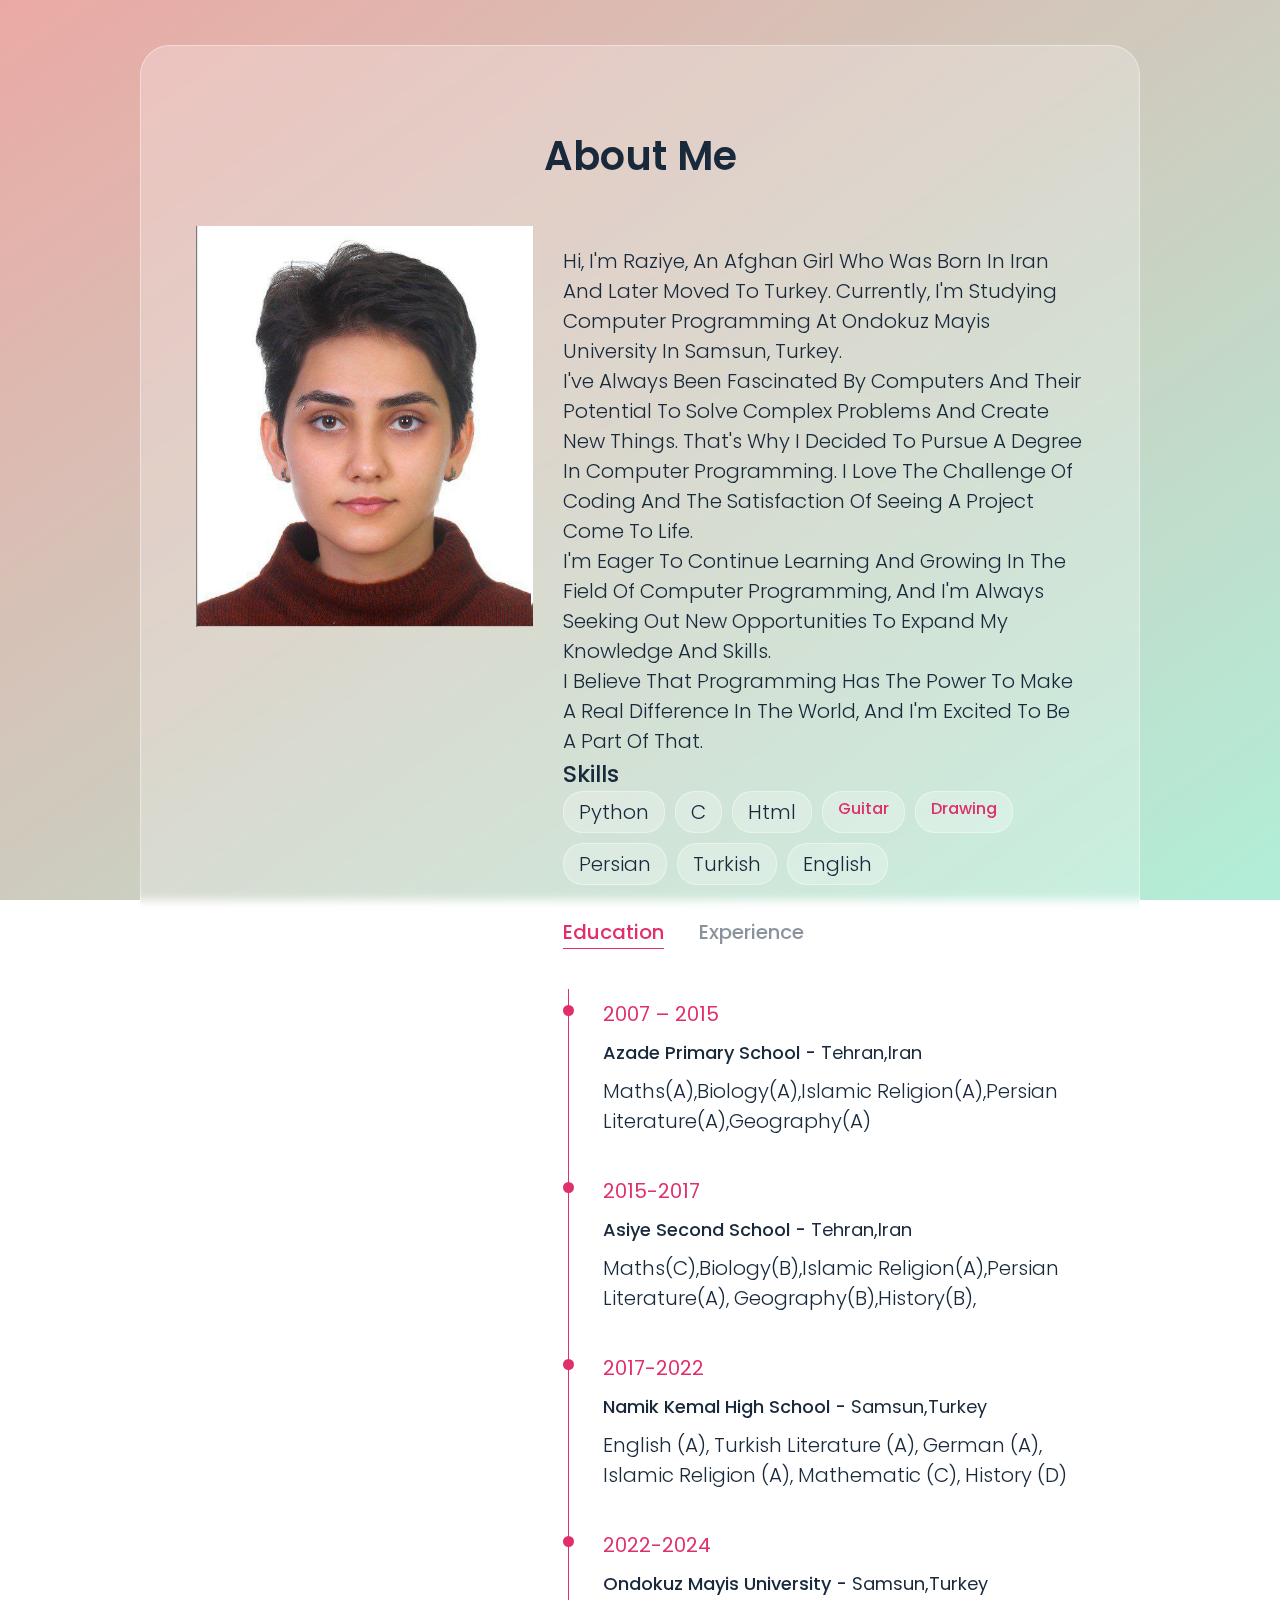
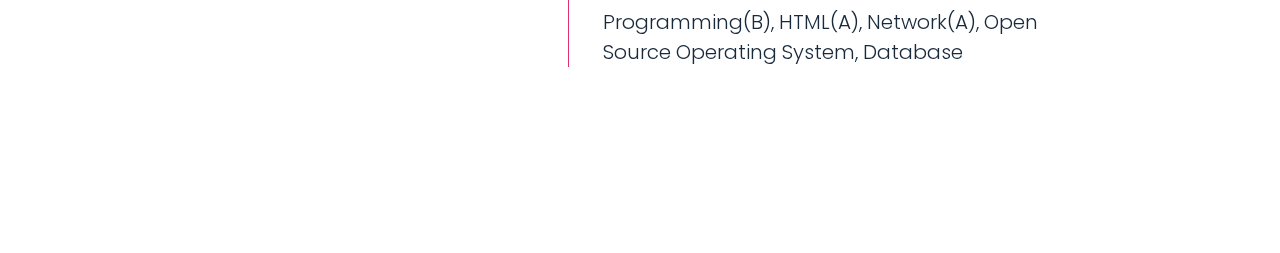
==== About_me.html @ 38250a31 "first commit" ====
<!DOCTYPE html>
<html lang="en">
<head>
	<title>RAZIYEH HOSSEYNI</title>
	<meta charset="utf-8">
	<meta name="viewport" content="width=dvice-width, initial-scale=1">
	<link rel="stylesheet" href="style.css">
</head>
<body>

<!-- Main Start-->
<div class="main">

	<!-- About Section Start -->
	<section  class="about-section sec-padding" >
		<div class="container">
			<div class="row">
				<div class="section-title">
					<h2>about me</h2>
				</div>
			</div>
			<div class="row">
				<div class="about-img">
					<div class="img-box">
						<img src="raziye" alt="about img">
					</div>
				</div>
				<div class="about-text">
					<p>Hi, I'm Raziye, an Afghan girl who was born in Iran and later moved to Turkey.
						Currently, I'm studying computer programming at Ondokuz Mayis University in Samsun, Turkey.<br>

					I've always been fascinated by computers and their potential to solve complex problems and create new things. That's why I decided to pursue a degree in computer programming. I love the challenge of coding and the satisfaction of seeing a project come to life.<br>
						
					I'm eager to continue learning and growing in the field of computer programming, and I'm always seeking out new opportunities to expand my knowledge and skills. <br>I believe that programming has the power to make a real difference in the world, and I'm excited to be a part of that.</p>
					<h3>skills</h3>
					<div class="skills">
						<a class="skill-item">Python</a>
						<div class="skill-item">C</div>
						<div class="skill-item">Html</div>
						<a href="./Guitar.html" class="skill-item item-btn btn" >Guitar</a>
						<a href="./Draw.html" class="skill-item item-btn btn">Drawing</a>
						<div class="skill-item">Persian</div>
						<div class="skill-item">Turkish</div>
						<div class="skill-item">English</div>
					</div>

					<div class="about-tabs">
						<button type="button" class="tab-item active" data-target="#education">education</button>
						<button type="button" class="tab-item" data-target="#experience">experience</button>
					</div>

					<!--Education Start-->
					<div class="tab-content active" id="education">
						<div class="timeline">
							<div class="timeline-item">
								<span class="date">2007 – 2015 </span>
								<h4>Azade primary school - <span>Tehran,Iran </span></h4>
								<p>Maths(A),Biology(A),Islamic Religion(A),Persian literature(A),Geography(A)</p>
							</div>
							<div class="timeline-item">
								<span class="date">2015-2017</span>
								<h4>Asiye Second School - <span>Tehran,Iran </span></h4>
								<p>Maths(C),Biology(B),Islamic Religion(A),Persian literature(A),
Geography(B),History(B),</p>
							</div>
							<div class="timeline-item">
								<span class="date">2017-2022</span>
								<h4>Namik Kemal High School - <span>Samsun,Turkey</span></h4>
								<p>English (A), Turkish literature (A), German (A), Islamic Religion (A), Mathematic (C), History (D)</p>
							</div>
							<div class="timeline-item">
								<span class="date">2022-2024</span>
								<h4>Ondokuz Mayis University - <span>Samsun,Turkey</span></h4>
								<p>Programming(B), HTML(A), Network(A), Open Source Operating System, Database</p>
						</div>
					</div>
					</div>
					<!--Education End-->
					<!--Experience Start-->
					<div class="tab-content" id="experience">
						<div class="timeline">
							<div class="timeline-item">
								<span class="date">2018-2022</span>
								<h4>Translator  - <span>Samsun/Turkey</span></h4>
								<p>In one of the branches of the United Nations |Translating between Turkish and Persian </p>
							</div>
						</div>
					</div>
					<!--Experience End-->
					



				</div>
			</div>
		</div>
	</section>

	<!-- About Section End -->

</div>
<!-- Main End -->


<script src="script.js"></script>
</body>
</html>
---- style.css ----
/* --------------------
Fonts
 -----------------*/
 @import url('https://fonts.googleapis.com/css2?family=Poppins:wght@300;400;500;600;700&display=swap');





 /* -----------------
  Variables
  ----------------- */
 :root{
     --main-color: #e02f6b;
     --blue: #0000ff;
     --blue-dark: #18293c;
     --orange: #ffa500;
     --green-yellow: #cddc39;
     --pink-light: #efa2b4;
     --cyan-light: #aef1ee;
     --white: #ffffff;
     --white-alpha-40: rgba(255,255,255,0.40);
     --white-alpha-25: rgba(255,255,255,0.25);
     --backdrop-filter-blur: blur(5px);
 }
 
 /* ------------------
  Global Settings
   ------------------- */
 *{
     box-sizing: border-box;
     padding: 0;
     margin: 0;
     outline: none;
 }
 ::before,
 ::after{
     box-sizing: border-box;
 }
 body{
     min-height: 100vh;
     background-image: linear-gradient(to bottom right,var(--pink-light), var(--cyan-light));
     background-attachment: fixed;
     font-size: 16px;
     font-family: 'Poppins', sans-serif;
     font-weight: 300;
     color: var(--blue-dark);
     line-height: 1.5;
     overflow: auto;
     -webkit-tap-highlight-color: transparent;
     padding: 5vh 15px;
 
 
 }
 body::before{
     content: '';
     position: fixed;
     left: 0;
     top: 0;
     height: 100%;
     width: 100%;
     background-color: var(--green-yellow);
     z-index: -1;
     opacity: 0.12;
 }
 img{
     vertical-align: middle;
     width: 100%;
 }
 a{
     text-decoration: none;
 
 }
 h1,h2{
     font-weight: 600;
 }
 h3,h4,h5,h6{
     font-weight: 500;
 }
 
 section{
     background-color: var(--white-alpha-25);
     border: 1px solid var(--white-alpha-40);
     min-height: 90vh;
     border-radius: 30px;
     backdrop-filter: var(--backdrop-filter-blur);
 }
 .main{
     max-width: 80%;
     margin: auto;
 
 
 }
 .container{
     padding: 0 40px;
     width: 100%;
 }
 .row{
     display: flex;
     flex-wrap: wrap;
 
 
 }
 .align-item-center{
     align-items: center;
 }
 /* ---------------------------------------------------------
 .hidden{
     display: none !important;	
 } 
 ---------------------------------------------------*/
 
 .sec-padding{
     padding: 80px 0;
 }
 
 /* Section Title */
 .section-title{
     padding: 0 15px;
     width: 100%;
     text-align: center;
     margin-bottom: 40px;
 }
 .section-title h2{
     font-size: 40px;
     text-transform: capitalize;
 }
 
 /* Custom Scrollbar */
 ::-webkit-scrollbar{
     width: 5px;	
 }
 ::-webkit-scrollbar-track{
     background-color: var(--white);
 }
 ::-webkit-scrollbar-thumb{
     background-color: var(--main-color);
 }
 /* buttons */
 button{
     font-family: inherit;
     user-select: none;
 }
 .btn{
     line-height: 1.5;
     background-color: var(--white-alpha-25);
     border: 1px solid var(--white-alpha-40);
     padding: 10px 28px;
     display: inline-block;
     border-radius: 30px;
     color: var(--main-color);
     font-weight: 500;
     text-transform: capitalize;
     font-family: inherit;
     font-size: 16px;
     cursor: pointer;
     user-select: none;
     position: relative;
     overflow: hidden;
     vertical-align: middle;
     transition: color 0.3s ease;
 
 }
 
 .btn::before{
     content: '';
     position: absolute;
     left: 0;
     top: 0;
     height: 100%;
     width: 0%;
     background-color: var(--main-color);
     z-index: -1;
     transition: width 0.3s ease;
 
 }
 .btn:hover::before{
     width: 100%;
 
 }
 .btn:hover{
     color: var(--white);
 
 }
 
 /* ----------------------
  Home Section
  ------------------------ */
 .home-section{
     display: flex;
     
 }
 .home-text p{
     font-size: 18px;
 }
 .home-text h1{
     font-size: 40px;
     text-transform: capitalize;
 
 }
 .home-text h2{
     font-size: 30px;
     font-weight: 300;
     margin: 0 0 30px ;
 }
 .home-text .btn{
     margin: 0 15px 15px 0 ;
 }
 .home-text{
     width: 50%;
 }
 .home-img{
     width: 50%;
     padding: 15px;
 
 }
 
 .home-text
 .home-img .img-box{
     max-width: 360px;
     background-color: var(--white-alpha-25);
     border-radius: 50%;
     border: 8px solid var(--white-alpha-25);
     margin: auto;
 }
 .home-img .img-box img{
     width: 70%;
     border-radius: 50%;
     margin: auto;
 }
 /* About Section */
 .about-img{
     width: 40%;
     padding: 0 15px;
 
 }
 .about-text{
     width: 60%;
     padding: 0 15px;
 }
 .about-img .img-box{
     background-color: var(--white-alpha-25);
     max-width: 380px;
     border-radius: 1px solid var(--white-alpha-40);
     margin: auto;
     border-radius: 10px;
 }
 .about-img .img-box{
     width: 100%;
 }
 .about-text{
     text-transform: capitalize;
     font-size: 20px;
     margin: 20px 0;
 }
 .about-text .skills{
     display: flex;
     flex-wrap: wrap;
 }
 .about-text .skill-item{
     background-color: var(--white-alpha-25);
     border: 1px solid var(--white-alpha-40);
     padding: 5px 15px;
     text-transform: capitalize;
     margin: 0 10px 10px 0;
     border-radius: 20px;
 }
 .about-tabs{
     margin-top: 20px;
 }
 .about-tabs .tab-item{
     padding: 2px 0;
     background-color: transparent;
     border: none;
     text-transform: capitalize;
     display: inline-block;
     color: var(--blue-dark);
     font-size: 20px;
     cursor: pointer;
     font-weight: 500;
     margin: 0 30px 0 0;
     position: relative;
     opacity: 0.5;
     transition: all 0.3s ease;
 }
 .about-tabs .tab-item:last-child{
     margin: 0;
 }
 .about-tabs .tab-item::before{
     content: '';
     position: absolute;
     left: 0;
     bottom: 0;
     width: 0%;
     height: 1px;
     background-color: var(--blue-dark);
     transition: width 0.3s ease;
 }
 .about-tabs .tab-item:hover:before{ 
     width: 100%;
 }
 .about-tabs .tab-item.active::before{
     width: 100%;
     background-color: var(--main-color);
 
 }
 .about-tabs .tab-item.active{
     color: var(--main-color);
     opacity: 1;
     cursor: auto;
 
 }
 .about-text .timeline{
     position: relative;
 }
 .about-text .timeline::before{
     content: '';
     position: absolute;
     height: 100%;
     width: 1px;
     top: 0;
     left: 5px;
     background-color: var(--main-color);
 }
 .about-text .tab-content{
     padding: 40px 0;
     display: none;
 
 }
 .about-text .tab-content.active{
     display: block;
 }
 .about-text .timeline-item{
     margin-bottom: 30px;
     position: relative;
     padding: 10px 0 0 40px;
 }
 .about-text .timeline-item::before{
     content: '';
     position: absolute;
     height: 11px;
     width: 11px;
     background-color: var(--main-color);
     left: 0;
     top: 16px;
     border-radius: 50%;
 }
 .about-text .timeline-item:last-child{
     margin-bottom: 0;
 
 }
 .about-text .timeline-item .date{
     display: block;
     color: var(--main-color);
     font-weight: 400;
     margin: 0 0 10px;
 
 }
 .about-text .timeline-item h4{
     font-size: 18px;
     text-transform: capitalize;
     margin: 0 0 10px;
 }
 .about-text .timeline-item h4 span{
     font-weight: 400;
 }
 
 .item-btn{
     color: var(--main-color);
 }
 .drawing{
     display: flex;
     flex-wrap: wrap;
     justify-content: center;
 }
 .drawing img{
     width: 48%;
 }
 .gap-2{
     gap: 2px;
 }
 .video{
     margin-left: auto;
     margin-right: auto;
     
 }
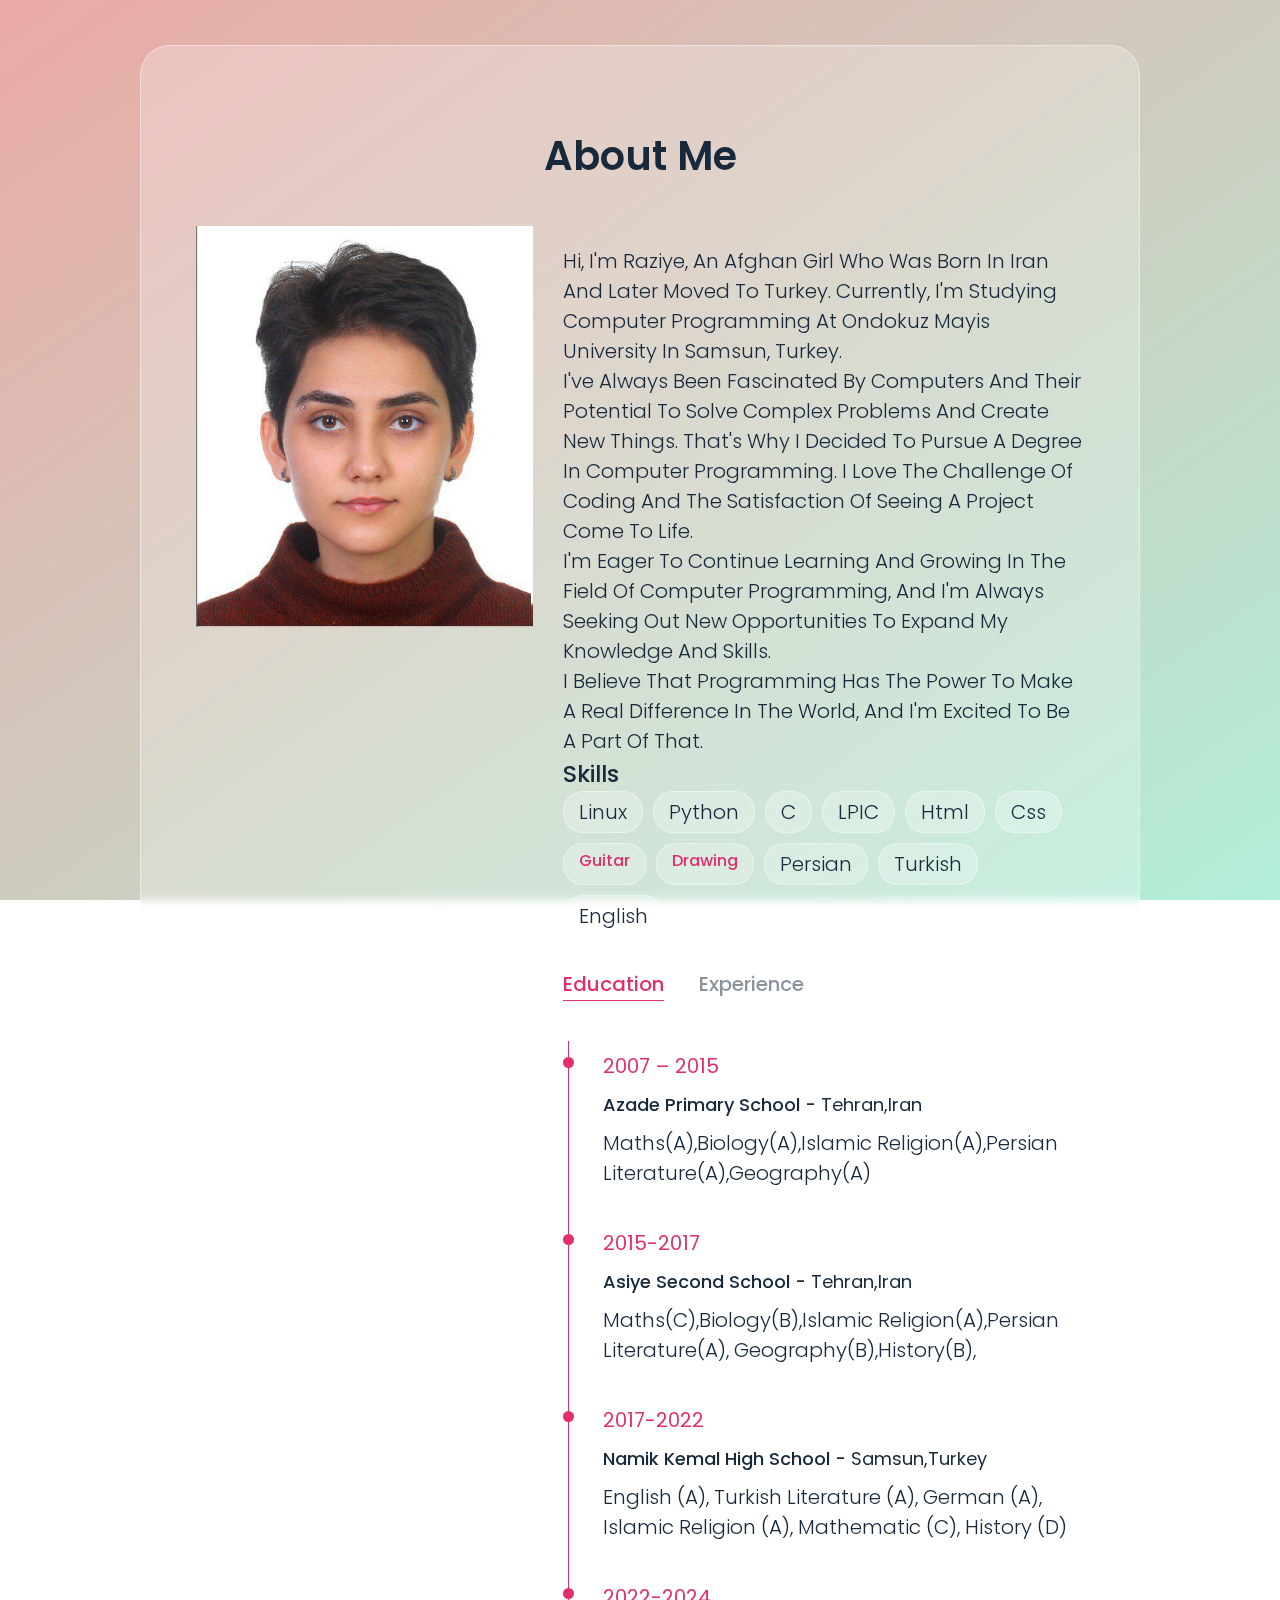
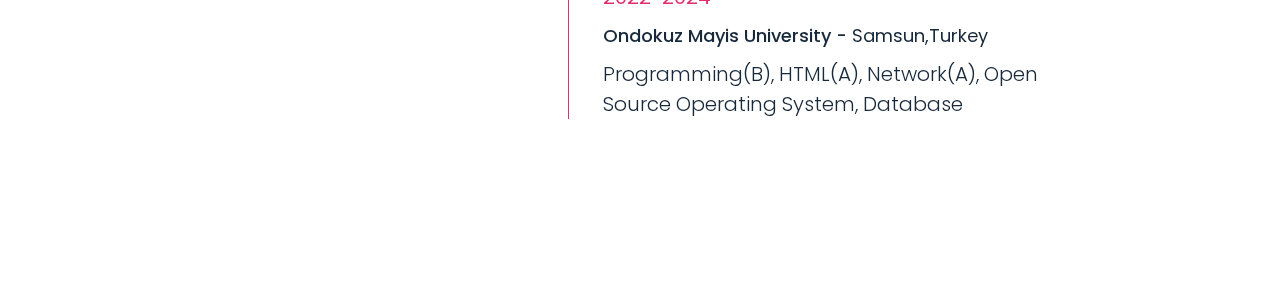
==== commit 671bb41d: "Update About_me.html" ====
--- a/About_me.html
+++ b/About_me.html
@@ -34,9 +34,12 @@
 					I'm eager to continue learning and growing in the field of computer programming, and I'm always seeking out new opportunities to expand my knowledge and skills. <br>I believe that programming has the power to make a real difference in the world, and I'm excited to be a part of that.</p>
 					<h3>skills</h3>
 					<div class="skills">
-						<a class="skill-item">Python</a>
+						<div class="skill-item">Linux</div>
+						<div class="skill-item">Python</div>
 						<div class="skill-item">C</div>
+						<div class="skill-item">LPIC</div>
 						<div class="skill-item">Html</div>
+						<div class="skill-item">Css</div>
 						<a href="./Guitar.html" class="skill-item item-btn btn" >Guitar</a>
 						<a href="./Draw.html" class="skill-item item-btn btn">Drawing</a>
 						<div class="skill-item">Persian</div>
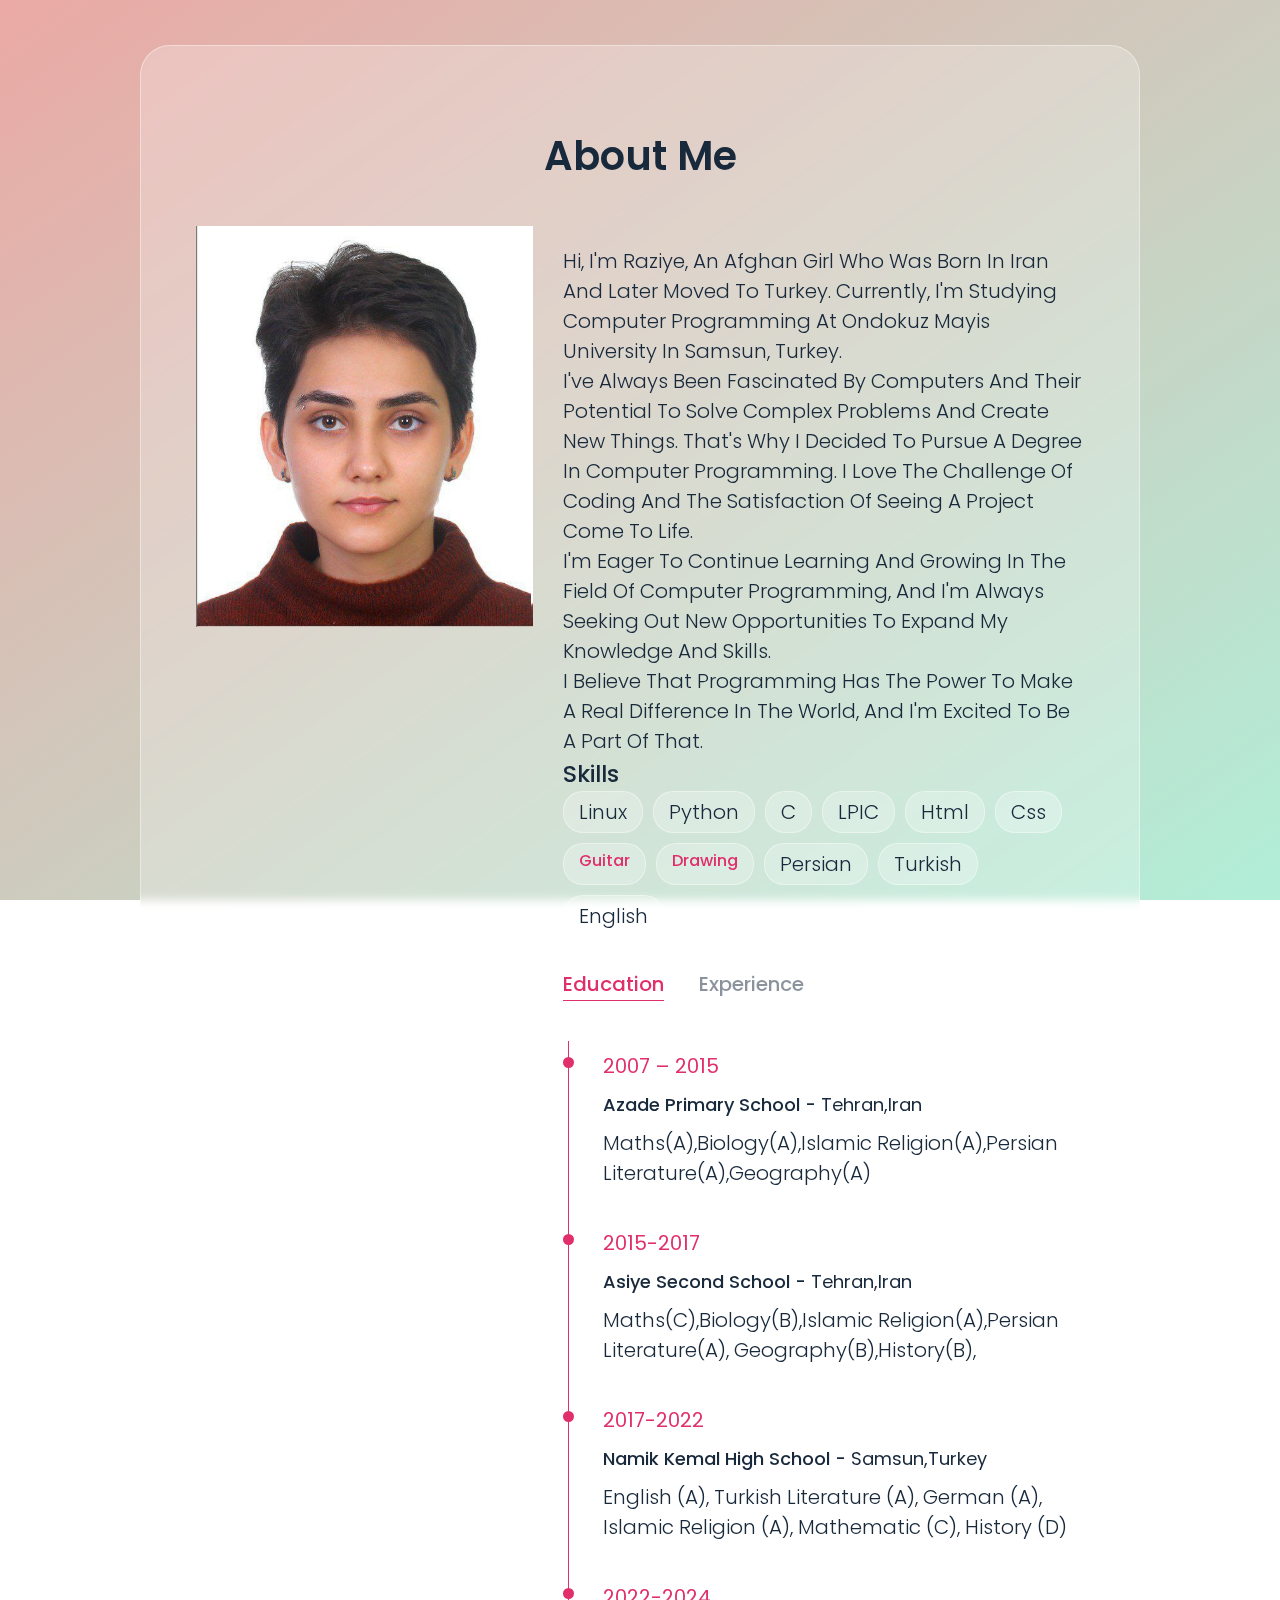
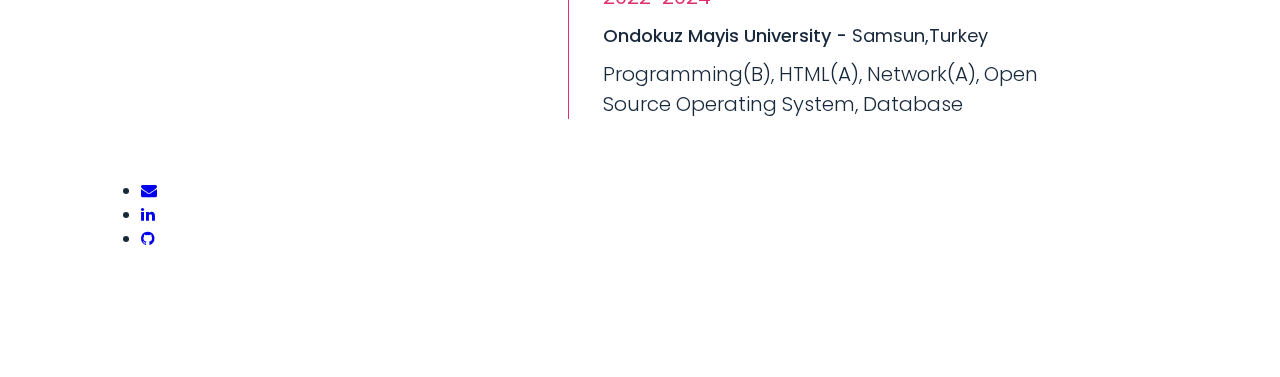
==== commit 5be6db79: "Update About_me.html" ====
--- a/About_me.html
+++ b/About_me.html
@@ -5,6 +5,7 @@
 	<meta charset="utf-8">
 	<meta name="viewport" content="width=dvice-width, initial-scale=1">
 	<link rel="stylesheet" href="style.css">
+	<link rel="stylesheet" href="https://cdnjs.cloudflare.com/ajax/libs/font-awesome/4.7.0/css/font-awesome.min.css">
 </head>
 <body>
 
@@ -97,6 +98,29 @@
 				</div>
 			</div>
 		</div>
+		<div class="container">
+			<!-- Existing code -->
+		</div>
+		<ul class="network-icon">
+			<p>
+				<li>
+					<a href="mailto:hosseiniraziye21@gmail.com" aria-label="envelope">
+						<i class="fa fa-envelope black-color"></i>
+					</a>
+				</li>
+				<li>
+					<a href="https://www.linkedin.com/in/raziye-hosseini-2109b4231" aria-label="linkedin">
+						<i class="fa fa-linkedin black-color"></i>
+
+					</a>
+				</li>
+				<li>
+					<a href="https://github.com/rhosseini" aria-label="github">
+						<i class="fa fa-github black-color"></i>
+					</a>
+				</li>
+			</p>
+		</ul>
 	</section>
 
 	<!-- About Section End -->
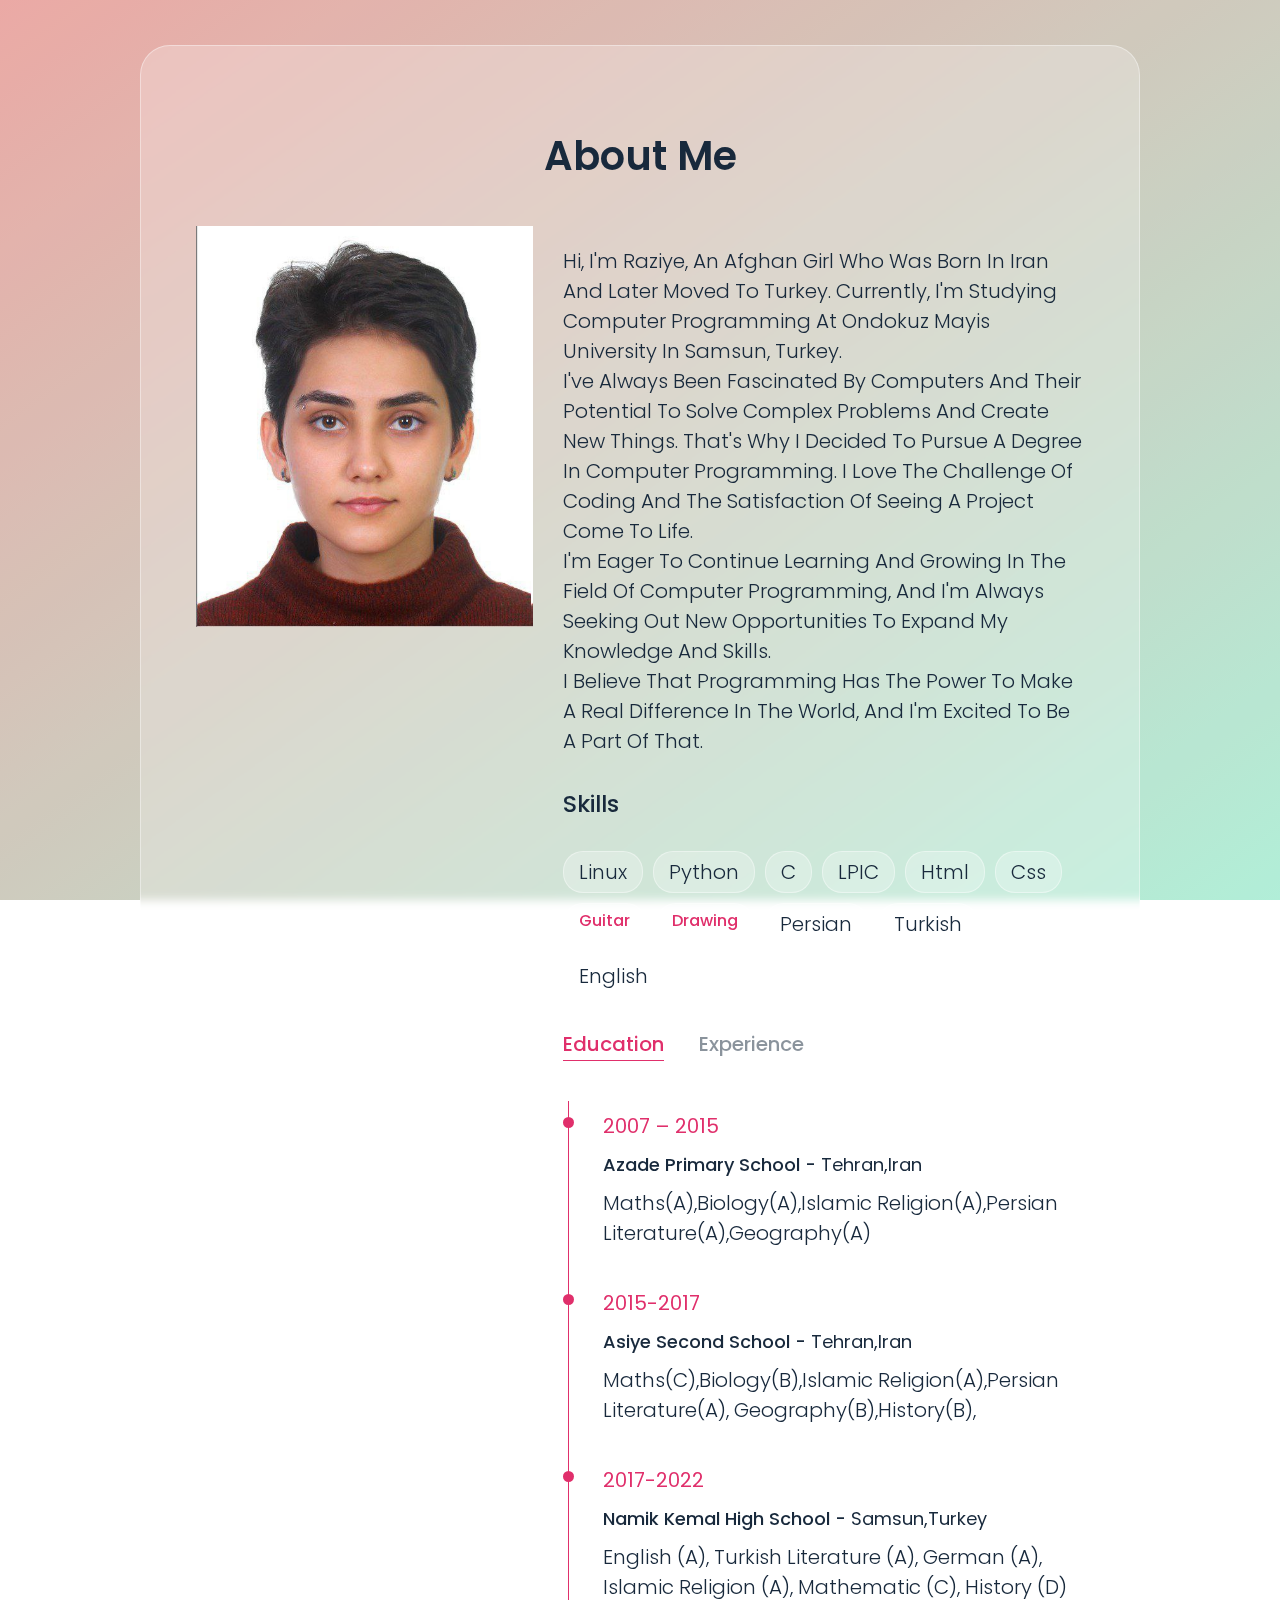
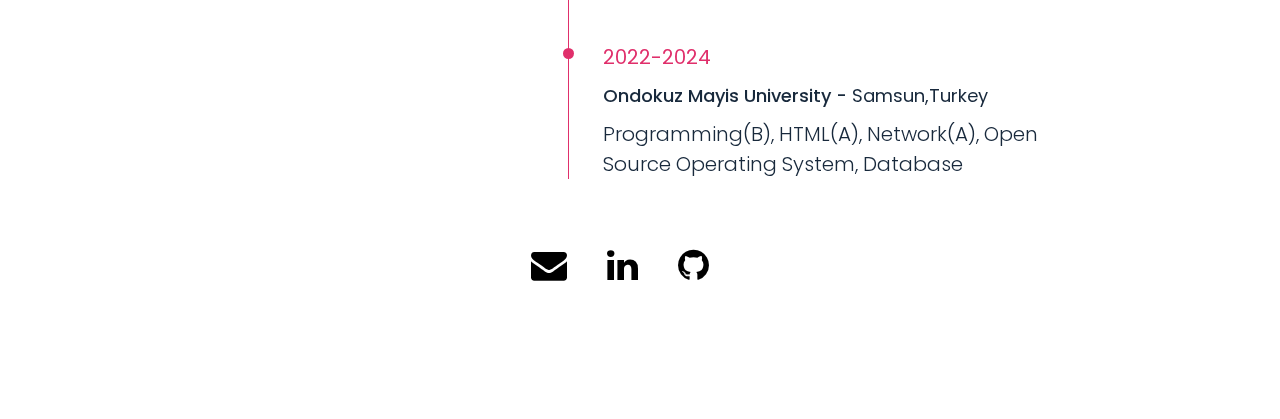
==== commit 7f308a9f: "Update About_me.html" ====
--- a/About_me.html
+++ b/About_me.html
@@ -33,7 +33,9 @@
 					I've always been fascinated by computers and their potential to solve complex problems and create new things. That's why I decided to pursue a degree in computer programming. I love the challenge of coding and the satisfaction of seeing a project come to life.<br>
 						
 					I'm eager to continue learning and growing in the field of computer programming, and I'm always seeking out new opportunities to expand my knowledge and skills. <br>I believe that programming has the power to make a real difference in the world, and I'm excited to be a part of that.</p>
+					<br>
 					<h3>skills</h3>
+					<br>
 					<div class="skills">
 						<div class="skill-item">Linux</div>
 						<div class="skill-item">Python</div>
--- a/style.css
+++ b/style.css
@@ -383,4 +383,24 @@
      margin-left: auto;
      margin-right: auto;
      
- }+ }
+.fa{
+    font-family: "Font Awesome 5 Free";
+    font-weight: 900;
+}
+
+.black-color{
+    color:black;
+ }
+ .network-icon {
+    display:flex;
+    justify-content: center;
+}
+.network-icon li{
+    display: inline;
+    margin-right: 40px;
+    font-size:36px;
+}
+.network-icon li:hover .fa {
+    transform: scale(1.2); /* Adjust the scale value as desired */
+}
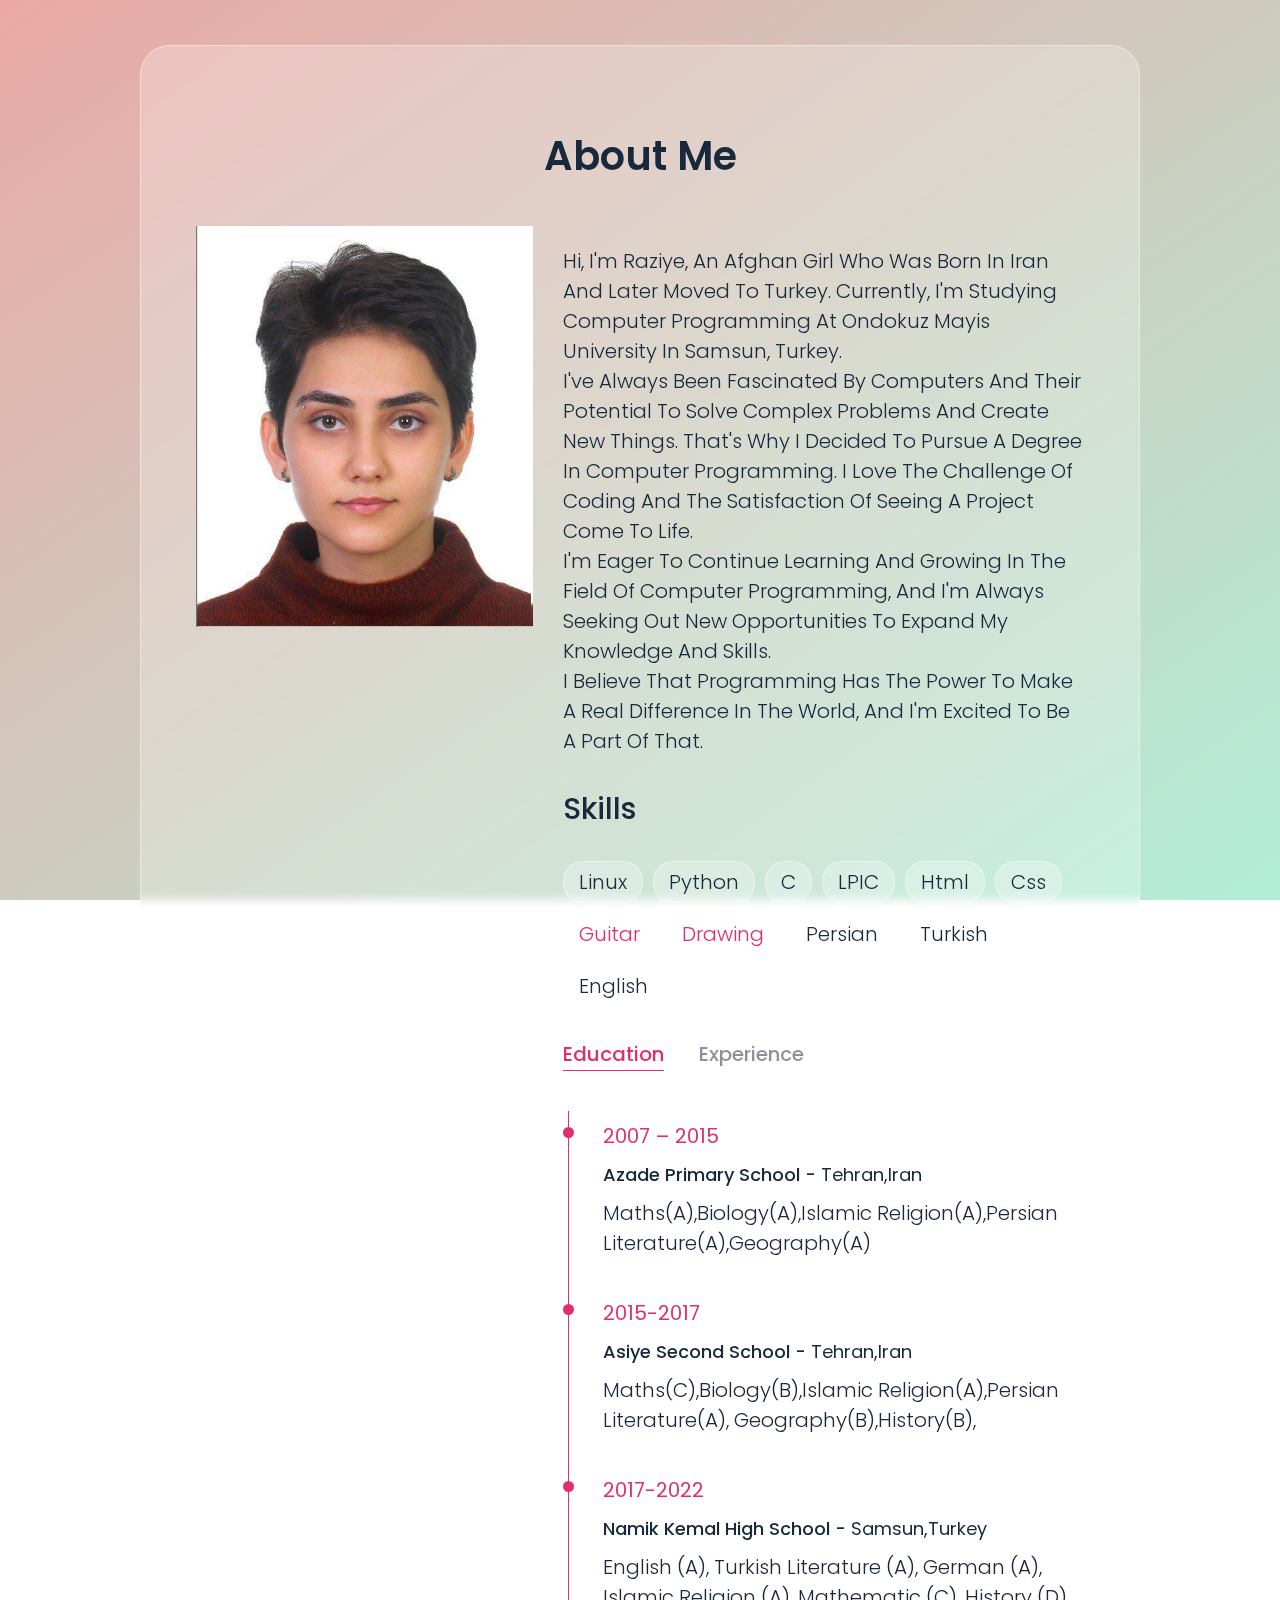
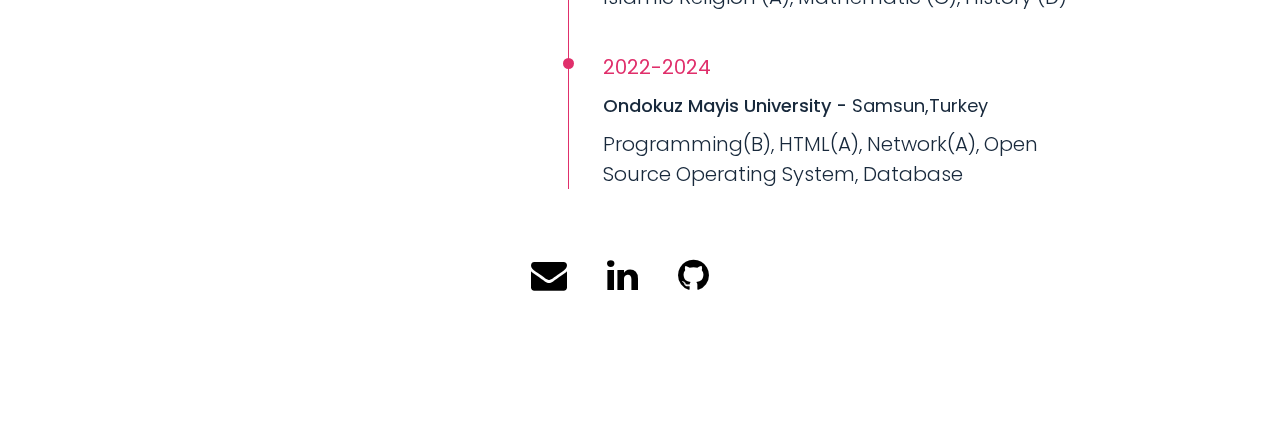
==== commit af7d76e7: "Update About_me.html" ====
--- a/About_me.html
+++ b/About_me.html
@@ -34,7 +34,7 @@
 						
 					I'm eager to continue learning and growing in the field of computer programming, and I'm always seeking out new opportunities to expand my knowledge and skills. <br>I believe that programming has the power to make a real difference in the world, and I'm excited to be a part of that.</p>
 					<br>
-					<h3>skills</h3>
+					<h3 class="skill">skills</h3>
 					<br>
 					<div class="skills">
 						<div class="skill-item">Linux</div>
@@ -43,8 +43,8 @@
 						<div class="skill-item">LPIC</div>
 						<div class="skill-item">Html</div>
 						<div class="skill-item">Css</div>
-						<a href="./Guitar.html" class="skill-item item-btn btn" >Guitar</a>
-						<a href="./Draw.html" class="skill-item item-btn btn">Drawing</a>
+						<a href="./Guitar.html" class="skill-item btn-skill" >Guitar</a>
+						<a href="./Draw.html" class="skill-item btn-skill">Drawing</a>
 						<div class="skill-item">Persian</div>
 						<div class="skill-item">Turkish</div>
 						<div class="skill-item">English</div>
--- a/style.css
+++ b/style.css
@@ -253,6 +253,9 @@
      font-size: 20px;
      margin: 20px 0;
  }
+ .skill {
+    font-size: 30px;
+ }
  .about-text .skills{
      display: flex;
      flex-wrap: wrap;
@@ -265,6 +268,34 @@
      margin: 0 10px 10px 0;
      border-radius: 20px;
  }
+ .btn-skill{
+    padding: 5px 15px;
+    display: inline-block;
+    border-radius: 30px;
+    color: var(--main-color);
+    position: relative;
+    overflow: hidden;
+}
+.btn-skill::before{
+    content: '';
+    position: absolute;
+    left: 0;
+    top: 0;
+    height: 100%;
+    width: 0%;
+    background-color: var(--main-color);
+    z-index: -1;
+    transition: width 0.3s ease;
+
+}
+.btn-skill:hover::before{
+    width: 100%;
+
+}
+.btn-skill:hover{
+    color: var(--white);
+
+}
  .about-tabs{
      margin-top: 20px;
  }
